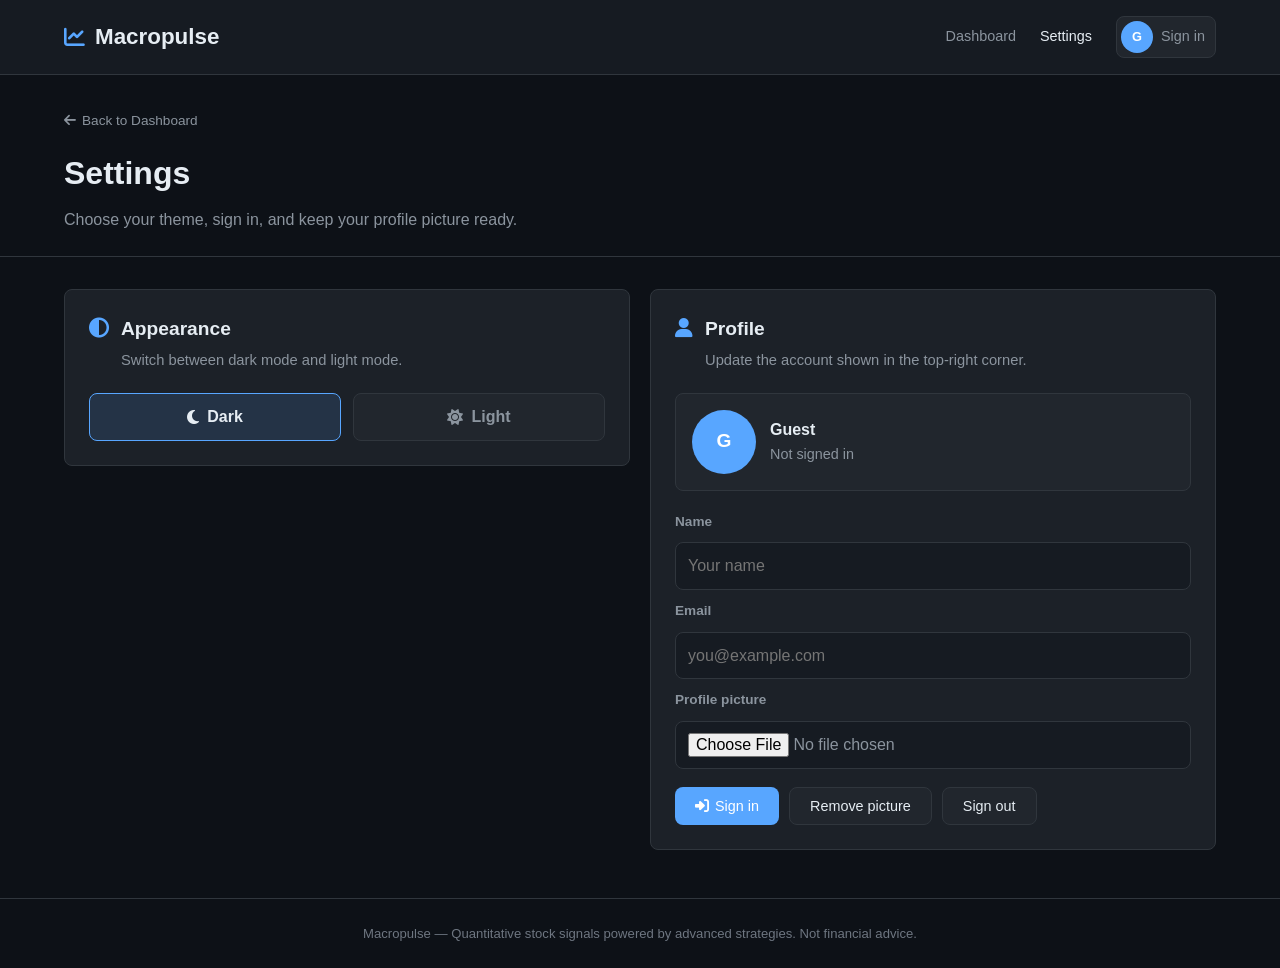
==== frontend/settings.html @ 0d14b0a4 "Add settings page and profile preferences" ====
<!DOCTYPE html>
<html lang="en">
<head>
    <meta charset="UTF-8">
    <meta name="viewport" content="width=device-width, initial-scale=1.0">
    <title>Settings - Macropulse</title>
    <script>
        try {
            const prefs = JSON.parse(localStorage.getItem("macropulsePreferences") || "{}");
            document.documentElement.setAttribute("data-theme", prefs.theme || "dark");
        } catch {
            document.documentElement.setAttribute("data-theme", "dark");
        }
    </script>
    <link rel="stylesheet" href="css/style.css">
    <link rel="stylesheet" href="https://cdnjs.cloudflare.com/ajax/libs/font-awesome/6.5.1/css/all.min.css">
</head>
<body>
    <nav class="navbar">
        <div class="container">
            <a href="index.html" class="navbar-brand">
                <i class="fa-solid fa-chart-line"></i>
                Macropulse
            </a>
            <div class="navbar-links">
                <a href="index.html">Dashboard</a>
                <a href="settings.html" class="active">Settings</a>
                <a href="settings.html" class="profile-button" data-profile-button aria-label="Open settings">
                    <span class="profile-avatar">
                        <img data-profile-image alt="Profile picture" hidden>
                        <span data-profile-initials>G</span>
                    </span>
                    <span data-profile-status>Sign in</span>
                </a>
            </div>
        </div>
    </nav>

    <main class="settings-page">
        <section class="settings-hero">
            <div class="container">
                <a href="index.html" class="back-link">
                    <i class="fa-solid fa-arrow-left"></i> Back to Dashboard
                </a>
                <h1>Settings</h1>
                <p>Choose your theme, sign in, and keep your profile picture ready.</p>
            </div>
        </section>

        <section class="container settings-grid">
            <div class="settings-panel">
                <div class="settings-panel-header">
                    <i class="fa-solid fa-circle-half-stroke"></i>
                    <div>
                        <h2>Appearance</h2>
                        <p>Switch between dark mode and light mode.</p>
                    </div>
                </div>

                <div class="theme-toggle" role="group" aria-label="Theme mode">
                    <button type="button" class="theme-option" data-theme-option="dark">
                        <i class="fa-solid fa-moon"></i>
                        Dark
                    </button>
                    <button type="button" class="theme-option" data-theme-option="light">
                        <i class="fa-solid fa-sun"></i>
                        Light
                    </button>
                </div>
            </div>

            <div class="settings-panel">
                <div class="settings-panel-header">
                    <i class="fa-solid fa-user"></i>
                    <div>
                        <h2>Profile</h2>
                        <p>Update the account shown in the top-right corner.</p>
                    </div>
                </div>

                <div class="profile-preview">
                    <span class="profile-avatar profile-avatar-lg">
                        <img id="profile-preview-image" alt="Profile picture preview" hidden>
                        <span id="profile-preview-initials">G</span>
                    </span>
                    <div>
                        <div class="profile-preview-name" id="profile-preview-name">Guest</div>
                        <div class="profile-preview-email" id="profile-preview-email">Not signed in</div>
                    </div>
                </div>

                <form class="settings-form" id="profile-form">
                    <label for="profile-name">Name</label>
                    <input type="text" id="profile-name" placeholder="Your name" autocomplete="name">

                    <label for="profile-email">Email</label>
                    <input type="email" id="profile-email" placeholder="you@example.com" autocomplete="email">

                    <label for="profile-image-input">Profile picture</label>
                    <input type="file" id="profile-image-input" accept="image/*">

                    <div class="settings-actions">
                        <button type="submit" class="btn btn-primary">
                            <i class="fa-solid fa-right-to-bracket"></i>
                            Sign in
                        </button>
                        <button type="button" class="btn btn-secondary" id="clear-profile-image">
                            Remove picture
                        </button>
                        <button type="button" class="btn btn-secondary" id="sign-out">
                            Sign out
                        </button>
                    </div>
                </form>
            </div>
        </section>
    </main>

    <footer class="footer">
        <div class="container">
            Macropulse &mdash; Quantitative stock signals powered by advanced strategies.
            Not financial advice.
        </div>
    </footer>

    <script src="js/preferences.js"></script>
    <script src="js/settings.js"></script>
</body>
</html>
---- frontend/css/style.css ----
/* ===== CSS Variables / Design System ===== */
:root {
    --bg-primary: #0d1117;
    --bg-secondary: #161b22;
    --bg-tertiary: #21262d;
    --bg-card: #1c2128;
    --border: #30363d;
    --text-primary: #e6edf3;
    --text-secondary: #8b949e;
    --text-muted: #6e7681;
    --accent-blue: #58a6ff;
    --accent-green: #3fb950;
    --accent-red: #f85149;
    --accent-yellow: #d29922;
    --accent-purple: #bc8cff;
    --buy-bg: rgba(63, 185, 80, 0.12);
    --sell-bg: rgba(248, 81, 73, 0.12);
    --hold-bg: rgba(210, 153, 34, 0.12);
    --shadow: 0 3px 12px rgba(0, 0, 0, 0.4);
    --radius: 8px;
    --radius-lg: 12px;
    --transition: 0.2s ease;
    --font: -apple-system, BlinkMacSystemFont, "Segoe UI", Roboto, Helvetica, Arial, sans-serif;
}

:root[data-theme="light"] {
    --bg-primary: #f7f9fc;
    --bg-secondary: #ffffff;
    --bg-tertiary: #eef2f7;
    --bg-card: #ffffff;
    --border: #d7dee8;
    --text-primary: #1f2937;
    --text-secondary: #4b5563;
    --text-muted: #6b7280;
    --accent-blue: #0969da;
    --accent-green: #1a7f37;
    --accent-red: #cf222e;
    --accent-yellow: #9a6700;
    --accent-purple: #8250df;
    --buy-bg: rgba(26, 127, 55, 0.1);
    --sell-bg: rgba(207, 34, 46, 0.1);
    --hold-bg: rgba(154, 103, 0, 0.1);
    --shadow: 0 3px 12px rgba(31, 41, 55, 0.12);
}

/* ===== Reset & Base ===== */
*, *::before, *::after {
    margin: 0;
    padding: 0;
    box-sizing: border-box;
}

body {
    font-family: var(--font);
    background: var(--bg-primary);
    color: var(--text-primary);
    line-height: 1.6;
    min-height: 100vh;
}

a {
    color: var(--accent-blue);
    text-decoration: none;
    transition: color var(--transition);
}

a:hover {
    color: var(--accent-purple);
}

/* ===== Layout ===== */
.container {
    max-width: 1200px;
    margin: 0 auto;
    padding: 0 24px;
}

/* ===== Navigation ===== */
.navbar {
    background: var(--bg-secondary);
    border-bottom: 1px solid var(--border);
    padding: 16px 0;
    position: sticky;
    top: 0;
    z-index: 100;
}

.navbar .container {
    display: flex;
    align-items: center;
    justify-content: space-between;
}

.navbar-brand {
    display: flex;
    align-items: center;
    gap: 10px;
    font-size: 1.4rem;
    font-weight: 700;
    color: var(--text-primary);
}

.navbar-brand i {
    color: var(--accent-blue);
    font-size: 1.3rem;
}

.navbar-brand:hover {
    color: var(--text-primary);
}

.navbar-links {
    display: flex;
    align-items: center;
    gap: 24px;
}

.navbar-links a {
    color: var(--text-secondary);
    font-size: 0.9rem;
    font-weight: 500;
    transition: color var(--transition);
}

.navbar-links a:hover,
.navbar-links a.active {
    color: var(--text-primary);
}

.profile-button {
    display: inline-flex;
    align-items: center;
    gap: 8px;
    border: 1px solid var(--border);
    border-radius: var(--radius);
    padding: 4px 10px 4px 4px;
    background: var(--bg-tertiary);
}

.profile-avatar {
    width: 32px;
    height: 32px;
    border-radius: 50%;
    display: inline-grid;
    place-items: center;
    overflow: hidden;
    background: var(--accent-blue);
    color: #fff;
    font-size: 0.8rem;
    font-weight: 700;
    flex: 0 0 auto;
}

.profile-avatar img {
    width: 100%;
    height: 100%;
    object-fit: cover;
}

/* ===== Search Bar ===== */
.search-section {
    padding: 48px 0 32px;
    text-align: center;
}

.search-section h1 {
    font-size: 2rem;
    font-weight: 700;
    margin-bottom: 8px;
}

.search-section p {
    color: var(--text-secondary);
    margin-bottom: 32px;
    font-size: 1.05rem;
}

.search-wrapper {
    position: relative;
    max-width: 560px;
    margin: 0 auto;
}

.search-input-group {
    display: flex;
    align-items: center;
    background: var(--bg-secondary);
    border: 1px solid var(--border);
    border-radius: var(--radius-lg);
    padding: 4px;
    transition: border-color var(--transition);
}

.search-input-group:focus-within {
    border-color: var(--accent-blue);
}

.search-input-group i {
    padding: 0 12px;
    color: var(--text-muted);
    font-size: 1.1rem;
}

.search-input-group input {
    flex: 1;
    background: none;
    border: none;
    color: var(--text-primary);
    font-size: 1rem;
    padding: 12px 0;
    outline: none;
}

.search-input-group input::placeholder {
    color: var(--text-muted);
}

.search-results-dropdown {
    position: absolute;
    top: calc(100% + 4px);
    left: 0;
    right: 0;
    background: var(--bg-secondary);
    border: 1px solid var(--border);
    border-radius: var(--radius);
    max-height: 320px;
    overflow-y: auto;
    display: none;
    z-index: 50;
    box-shadow: var(--shadow);
}

.search-results-dropdown.active {
    display: block;
}

.search-result-item {
    display: flex;
    align-items: center;
    justify-content: space-between;
    padding: 12px 16px;
    cursor: pointer;
    transition: background var(--transition);
    border-bottom: 1px solid var(--border);
}

.search-result-item:last-child {
    border-bottom: none;
}

.search-result-item:hover {
    background: var(--bg-tertiary);
}

.search-result-item .symbol {
    font-weight: 600;
    color: var(--accent-blue);
    font-size: 0.95rem;
}

.search-result-item .name {
    color: var(--text-secondary);
    font-size: 0.85rem;
    margin-left: 12px;
    flex: 1;
    text-align: left;
    overflow: hidden;
    text-overflow: ellipsis;
    white-space: nowrap;
}

.search-result-item .exchange {
    color: var(--text-muted);
    font-size: 0.75rem;
    background: var(--bg-tertiary);
    padding: 2px 8px;
    border-radius: 4px;
}

.search-loading,
.search-no-results {
    padding: 16px;
    text-align: center;
    color: var(--text-muted);
    font-size: 0.9rem;
}

/* ===== Cards ===== */
.card {
    background: var(--bg-card);
    border: 1px solid var(--border);
    border-radius: var(--radius-lg);
    padding: 24px;
    transition: border-color var(--transition), box-shadow var(--transition);
}

.card:hover {
    border-color: var(--accent-blue);
    box-shadow: var(--shadow);
}

.card-header {
    display: flex;
    align-items: center;
    justify-content: space-between;
    margin-bottom: 16px;
}

.card-header h3 {
    font-size: 1.05rem;
    font-weight: 600;
}

/* ===== Section Titles ===== */
.section-title {
    font-size: 1.2rem;
    font-weight: 600;
    margin-bottom: 20px;
    display: flex;
    align-items: center;
    gap: 8px;
}

.section-title i {
    color: var(--accent-blue);
}

/* Yash Patel, 04/10/2026 
Added size for text on main page*/
.saved-stocks-title {
    margin-top: 8px;
}

/* ===== Trending / Movers Grid ===== */
.stocks-grid {
    display: grid;
    grid-template-columns: repeat(auto-fill, minmax(250px, 1fr));
    gap: 16px;
    margin-bottom: 48px;
}

.stock-card {
    background: var(--bg-card);
    border: 1px solid var(--border);
    border-radius: var(--radius);
    padding: 20px;
    cursor: pointer;
    transition: all var(--transition);
}

.stock-card:hover {
    border-color: var(--accent-blue);
    transform: translateY(-2px);
    box-shadow: var(--shadow);
}

.stock-card .stock-header {
    display: flex;
    align-items: center;
    justify-content: space-between;
    margin-bottom: 12px;
}

.stock-card .ticker {
    font-size: 1.1rem;
    font-weight: 700;
    color: var(--accent-blue);
}

.stock-card .stock-name {
    color: var(--text-secondary);
    font-size: 0.82rem;
    overflow: hidden;
    text-overflow: ellipsis;
    white-space: nowrap;
}

.stock-card .price {
    font-size: 1.3rem;
    font-weight: 600;
    margin-bottom: 4px;
}

.stock-card .change {
    font-size: 0.85rem;
    font-weight: 500;
}

.change.positive {
    color: var(--accent-green);
}

.change.negative {
    color: var(--accent-red);
}

.signal-badge-sm {
    font-size: 0.7rem;
    font-weight: 700;
    padding: 3px 8px;
    border-radius: 4px;
    text-transform: uppercase;
    letter-spacing: 0.5px;
}

.signal-badge-sm.buy {
    background: var(--buy-bg);
    color: var(--accent-green);
}

.signal-badge-sm.sell {
    background: var(--sell-bg);
    color: var(--accent-red);
}

.signal-badge-sm.hold {
    background: var(--hold-bg);
    color: var(--accent-yellow);
}

/* ===== Stock Detail Page ===== */
.stock-hero {
    padding: 32px 0 24px;
    border-bottom: 1px solid var(--border);
    margin-bottom: 32px;
}

.stock-hero .back-link {
    display: inline-flex;
    align-items: center;
    gap: 6px;
    color: var(--text-secondary);
    font-size: 0.85rem;
    margin-bottom: 16px;
}

.stock-hero .back-link:hover {
    color: var(--accent-blue);
}

.stock-hero-content {
    display: flex;
    align-items: flex-start;
    justify-content: space-between;
    flex-wrap: wrap;
    gap: 16px;
}

.stock-hero .stock-title {
    display: flex;
    align-items: baseline;
    gap: 12px;
    margin-bottom: 4px;
}

.stock-hero .stock-title h1 {
    font-size: 1.8rem;
    font-weight: 700;
}

.stock-hero .stock-title .symbol-tag {
    font-size: 0.9rem;
    color: var(--accent-blue);
    background: rgba(88, 166, 255, 0.12);
    padding: 2px 10px;
    border-radius: 4px;
    font-weight: 600;
}

/* Yash Patel, 04/10/2026
Added space below Saved Stocks title*/


.stock-hero .sector-tag {
    color: var(--text-muted);
    font-size: 0.85rem;
    margin-bottom: 12px;
}

.stock-price-block .current-price {
    font-size: 2.2rem;
    font-weight: 700;
}

.stock-price-block .price-change {
    font-size: 1rem;
    font-weight: 500;
    margin-top: 2px;
}

/* ===== Signal Card ===== */
.signal-section {
    margin-bottom: 40px;
}

.signal-main-card {
    background: var(--bg-card);
    border: 1px solid var(--border);
    border-radius: var(--radius-lg);
    padding: 32px;
    text-align: center;
    margin-bottom: 24px;
}

.signal-badge-lg {
    display: inline-block;
    font-size: 2rem;
    font-weight: 800;
    padding: 12px 48px;
    border-radius: var(--radius-lg);
    letter-spacing: 2px;
    margin-bottom: 16px;
}

.signal-badge-lg.buy {
    background: var(--buy-bg);
    color: var(--accent-green);
    border: 2px solid var(--accent-green);
}

.signal-badge-lg.sell {
    background: var(--sell-bg);
    color: var(--accent-red);
    border: 2px solid var(--accent-red);
}

.signal-badge-lg.hold {
    background: var(--hold-bg);
    color: var(--accent-yellow);
    border: 2px solid var(--accent-yellow);
}

.confidence-section {
    margin-top: 16px;
}

.confidence-label {
    font-size: 0.85rem;
    color: var(--text-secondary);
    margin-bottom: 8px;
}

.confidence-bar {
    width: 100%;
    max-width: 300px;
    height: 8px;
    background: var(--bg-tertiary);
    border-radius: 4px;
    margin: 0 auto;
    overflow: hidden;
}

.confidence-fill {
    height: 100%;
    border-radius: 4px;
    transition: width 0.6s ease;
}

.confidence-fill.buy {
    background: var(--accent-green);
}

.confidence-fill.sell {
    background: var(--accent-red);
}

.confidence-fill.hold {
    background: var(--accent-yellow);
}

.confidence-value {
    font-size: 1.4rem;
    font-weight: 700;
    margin-top: 8px;
}

/* ===== Strategy Breakdown ===== */
.strategies-grid {
    display: grid;
    grid-template-columns: repeat(auto-fill, minmax(260px, 1fr));
    gap: 16px;
    margin-bottom: 40px;
}

.strategy-card {
    background: var(--bg-card);
    border: 1px solid var(--border);
    border-radius: var(--radius);
    padding: 20px;
}

.strategy-card .strategy-header {
    display: flex;
    align-items: center;
    justify-content: space-between;
    margin-bottom: 12px;
}

.strategy-card .strategy-name {
    font-weight: 600;
    font-size: 0.9rem;
}

.strategy-card .strategy-score {
    font-size: 1.3rem;
    font-weight: 700;
    margin-bottom: 4px;
}

.strategy-card .strategy-details {
    color: var(--text-secondary);
    font-size: 0.82rem;
    line-height: 1.5;
}

/* ===== Metrics Table ===== */
.metrics-grid {
    display: grid;
    grid-template-columns: repeat(auto-fill, minmax(180px, 1fr));
    gap: 12px;
    margin-bottom: 40px;
}

.metric-item {
    background: var(--bg-card);
    border: 1px solid var(--border);
    border-radius: var(--radius);
    padding: 16px;
}

.metric-item .metric-label {
    font-size: 0.78rem;
    color: var(--text-muted);
    text-transform: uppercase;
    letter-spacing: 0.5px;
    margin-bottom: 4px;
}

.metric-item .metric-value {
    font-size: 1.15rem;
    font-weight: 600;
}

/* ===== Chart Section ===== */
.chart-section {
    margin-bottom: 40px;
}

.chart-container {
    background: var(--bg-card);
    border: 1px solid var(--border);
    border-radius: var(--radius-lg);
    padding: 24px;
}

.chart-controls {
    display: flex;
    gap: 8px;
    margin-bottom: 16px;
}

.chart-btn {
    background: var(--bg-tertiary);
    border: 1px solid var(--border);
    color: var(--text-secondary);
    padding: 6px 14px;
    border-radius: 6px;
    font-size: 0.82rem;
    cursor: pointer;
    transition: all var(--transition);
}

.chart-btn:hover {
    color: var(--text-primary);
    border-color: var(--text-muted);
}

.chart-btn.active {
    background: var(--accent-blue);
    color: #fff;
    border-color: var(--accent-blue);
}

.chart-canvas-wrapper {
    position: relative;
    height: 350px;
}

/* ===== Loading & Error States ===== */
.loading-spinner {
    display: flex;
    align-items: center;
    justify-content: center;
    padding: 48px;
    color: var(--text-muted);
    gap: 12px;
}

.loading-spinner i {
    animation: spin 1s linear infinite;
}

@keyframes spin {
    to { transform: rotate(360deg); }
}

.error-state {
    text-align: center;
    padding: 48px 24px;
}

.error-state i {
    font-size: 2.5rem;
    color: var(--accent-red);
    margin-bottom: 16px;
}

.error-state h2 {
    font-size: 1.3rem;
    margin-bottom: 8px;
}

.error-state p {
    color: var(--text-secondary);
    margin-bottom: 24px;
}

.btn {
    display: inline-flex;
    align-items: center;
    gap: 6px;
    padding: 10px 20px;
    border-radius: var(--radius);
    font-size: 0.9rem;
    font-weight: 500;
    cursor: pointer;
    transition: all var(--transition);
    border: none;
}

.btn-primary {
    background: var(--accent-blue);
    color: #fff;
}

.btn-primary:hover {
    opacity: 0.9;
}

.btn-secondary {
    background: var(--bg-tertiary);
    border: 1px solid var(--border);
    color: var(--text-primary);
}

.btn-secondary:hover {
    border-color: var(--accent-blue);
}

/* Yash Patel, 04/10/2026 
added details to a button to save a stock*/
.btn-save-stock {
    background: transparent;
    border: 1px solid var(--accent-blue);
    color: var(--accent-blue);
    padding: 6px 14px;
    font-size: 0.82rem;
}

.btn-save-stock:hover:not(:disabled) {
    background: rgba(88, 166, 255, 0.12);
}

.btn-save-stock.saved,
.btn-save-stock:disabled {
    background: rgba(63, 185, 80, 0.12);
    border-color: var(--accent-green);
    color: var(--accent-green);
    cursor: default;
}


.empty-state {
    text-align: center;
    padding: 48px 24px;
    color: var(--text-muted);
}

.empty-state i {
    font-size: 2rem;
    margin-bottom: 12px;
}

/* ===== Footer ===== */
.footer {
    border-top: 1px solid var(--border);
    padding: 24px 0;
    margin-top: 48px;
    text-align: center;
    color: var(--text-muted);
    font-size: 0.82rem;
}

/* ===== Settings Page ===== */
.settings-page {
    min-height: calc(100vh - 170px);
}

.settings-hero {
    padding: 32px 0 24px;
    border-bottom: 1px solid var(--border);
    margin-bottom: 32px;
}

.back-link {
    display: inline-flex;
    align-items: center;
    gap: 6px;
    color: var(--text-secondary);
    font-size: 0.85rem;
    margin-bottom: 16px;
}

.back-link:hover {
    color: var(--accent-blue);
}

.settings-hero h1 {
    font-size: 2rem;
    margin-bottom: 8px;
}

.settings-hero p {
    color: var(--text-secondary);
}

.settings-grid {
    display: grid;
    grid-template-columns: repeat(2, minmax(0, 1fr));
    gap: 20px;
    align-items: start;
}

.settings-panel {
    background: var(--bg-card);
    border: 1px solid var(--border);
    border-radius: var(--radius);
    padding: 24px;
}

.settings-panel-header {
    display: flex;
    gap: 12px;
    align-items: flex-start;
    margin-bottom: 20px;
}

.settings-panel-header > i {
    color: var(--accent-blue);
    font-size: 1.25rem;
    margin-top: 4px;
}

.settings-panel h2 {
    font-size: 1.2rem;
    margin-bottom: 4px;
}

.settings-panel p {
    color: var(--text-secondary);
    font-size: 0.92rem;
}

.theme-toggle {
    display: grid;
    grid-template-columns: repeat(2, minmax(0, 1fr));
    gap: 12px;
}

.theme-option {
    display: flex;
    align-items: center;
    justify-content: center;
    gap: 8px;
    min-height: 48px;
    background: var(--bg-tertiary);
    border: 1px solid var(--border);
    border-radius: var(--radius);
    color: var(--text-secondary);
    cursor: pointer;
    font: inherit;
    font-weight: 600;
    transition: all var(--transition);
}

.theme-option:hover,
.theme-option.active {
    border-color: var(--accent-blue);
    color: var(--text-primary);
}

.theme-option.active {
    background: rgba(88, 166, 255, 0.14);
}

:root[data-theme="light"] .theme-option.active {
    background: rgba(9, 105, 218, 0.1);
}

.profile-preview {
    display: flex;
    align-items: center;
    gap: 14px;
    background: var(--bg-tertiary);
    border: 1px solid var(--border);
    border-radius: var(--radius);
    padding: 16px;
    margin-bottom: 20px;
}

.profile-avatar-lg {
    width: 64px;
    height: 64px;
    font-size: 1.2rem;
}

.profile-preview-name {
    font-weight: 700;
}

.profile-preview-email {
    color: var(--text-secondary);
    font-size: 0.9rem;
}

.settings-form {
    display: grid;
    gap: 10px;
}

.settings-form label {
    color: var(--text-secondary);
    font-size: 0.85rem;
    font-weight: 600;
}

.settings-form input[type="text"],
.settings-form input[type="email"],
.settings-form input[type="file"] {
    width: 100%;
    background: var(--bg-secondary);
    border: 1px solid var(--border);
    border-radius: var(--radius);
    color: var(--text-primary);
    font: inherit;
    padding: 10px 12px;
}

.settings-form input[type="file"] {
    color: var(--text-secondary);
}

.settings-form input:focus {
    outline: none;
    border-color: var(--accent-blue);
}

.settings-actions {
    display: flex;
    flex-wrap: wrap;
    gap: 10px;
    margin-top: 8px;
}

/* ===== Responsive ===== */
@media (max-width: 768px) {
    .container {
        padding: 0 16px;
    }

    .search-section h1 {
        font-size: 1.5rem;
    }

    .stocks-grid {
        grid-template-columns: 1fr;
    }

    .strategies-grid {
        grid-template-columns: 1fr;
    }

    .metrics-grid {
        grid-template-columns: repeat(2, 1fr);
    }

    .stock-hero-content {
        flex-direction: column;
    }

    .stock-price-block {
        width: 100%;
    }

    .signal-badge-lg {
        font-size: 1.5rem;
        padding: 10px 32px;
    }

    .chart-canvas-wrapper {
        height: 250px;
    }

    .navbar .container {
        flex-wrap: wrap;
        gap: 8px;
    }

    .navbar-links {
        gap: 12px;
        flex-wrap: wrap;
    }

    .settings-grid {
        grid-template-columns: 1fr;
    }

    .profile-button [data-profile-status] {
        display: none;
    }
}

@media (max-width: 480px) {
    .metrics-grid {
        grid-template-columns: 1fr;
    }

    .chart-controls {
        flex-wrap: wrap;
    }

    .theme-toggle {
        grid-template-columns: 1fr;
    }

    .settings-actions .btn {
        width: 100%;
        justify-content: center;
    }
}
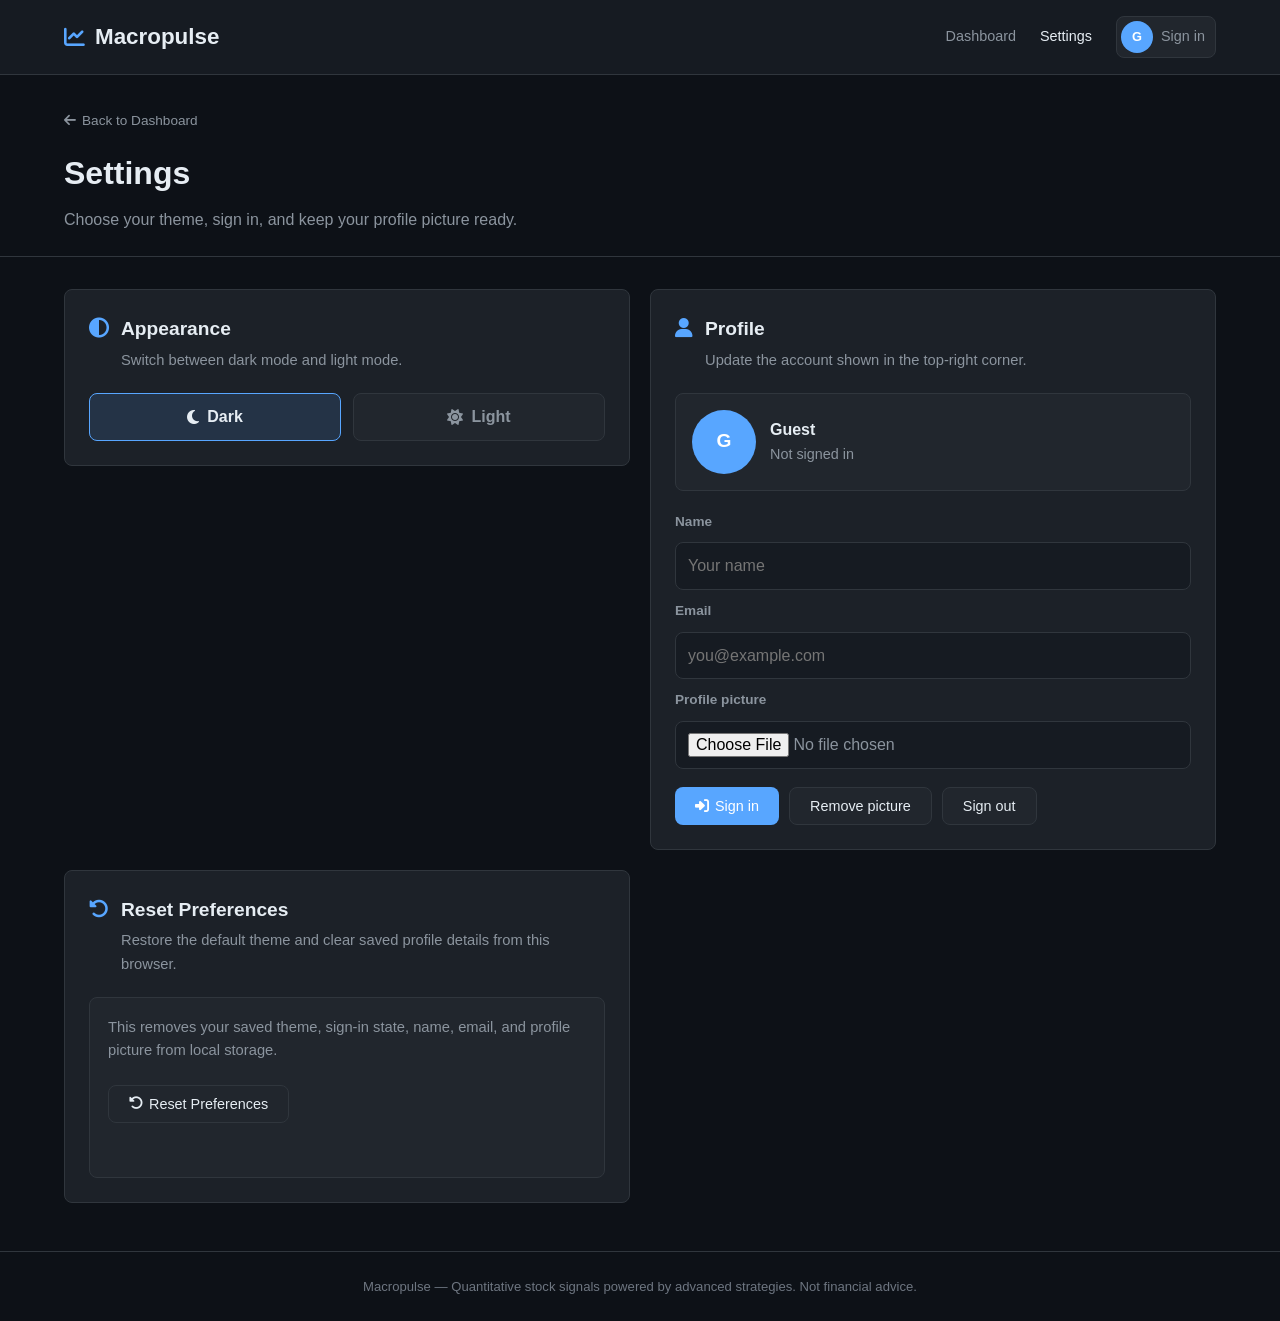
==== commit 6b1b1eef: "Add reset preferences support to settings page" ====
--- a/frontend/settings.html
+++ b/frontend/settings.html
@@ -113,6 +113,30 @@
                     </div>
                 </form>
             </div>
+
+            <div class="settings-panel">
+                <div class="settings-panel-header">
+                    <i class="fa-solid fa-rotate-left"></i>
+                    <div>
+                        <h2>Reset Preferences</h2>
+                        <p>Restore the default theme and clear saved profile details from this browser.</p>
+                    </div>
+                </div>
+
+                <div class="reset-preferences-card">
+                    <p>
+                        This removes your saved theme, sign-in state, name, email, and profile picture
+                        from local storage.
+                    </p>
+                    <div class="settings-actions">
+                        <button type="button" class="btn btn-secondary" id="reset-preferences">
+                            <i class="fa-solid fa-rotate-left"></i>
+                            Reset Preferences
+                        </button>
+                    </div>
+                    <p class="settings-feedback" id="reset-feedback" role="status" aria-live="polite"></p>
+                </div>
+            </div>
         </section>
     </main>
 
--- a/frontend/css/style.css
+++ b/frontend/css/style.css
@@ -972,6 +972,26 @@
     margin-top: 8px;
 }
 
+.reset-preferences-card {
+    display: grid;
+    gap: 14px;
+    padding: 18px;
+    background: var(--bg-tertiary);
+    border: 1px solid var(--border);
+    border-radius: var(--radius);
+}
+
+.settings-feedback {
+    min-height: 1.4rem;
+    color: var(--text-muted);
+    font-size: 0.9rem;
+    font-weight: 500;
+}
+
+.settings-feedback.is-visible {
+    color: var(--accent-green);
+}
+
 /* ===== Responsive ===== */
 @media (max-width: 768px) {
     .container {
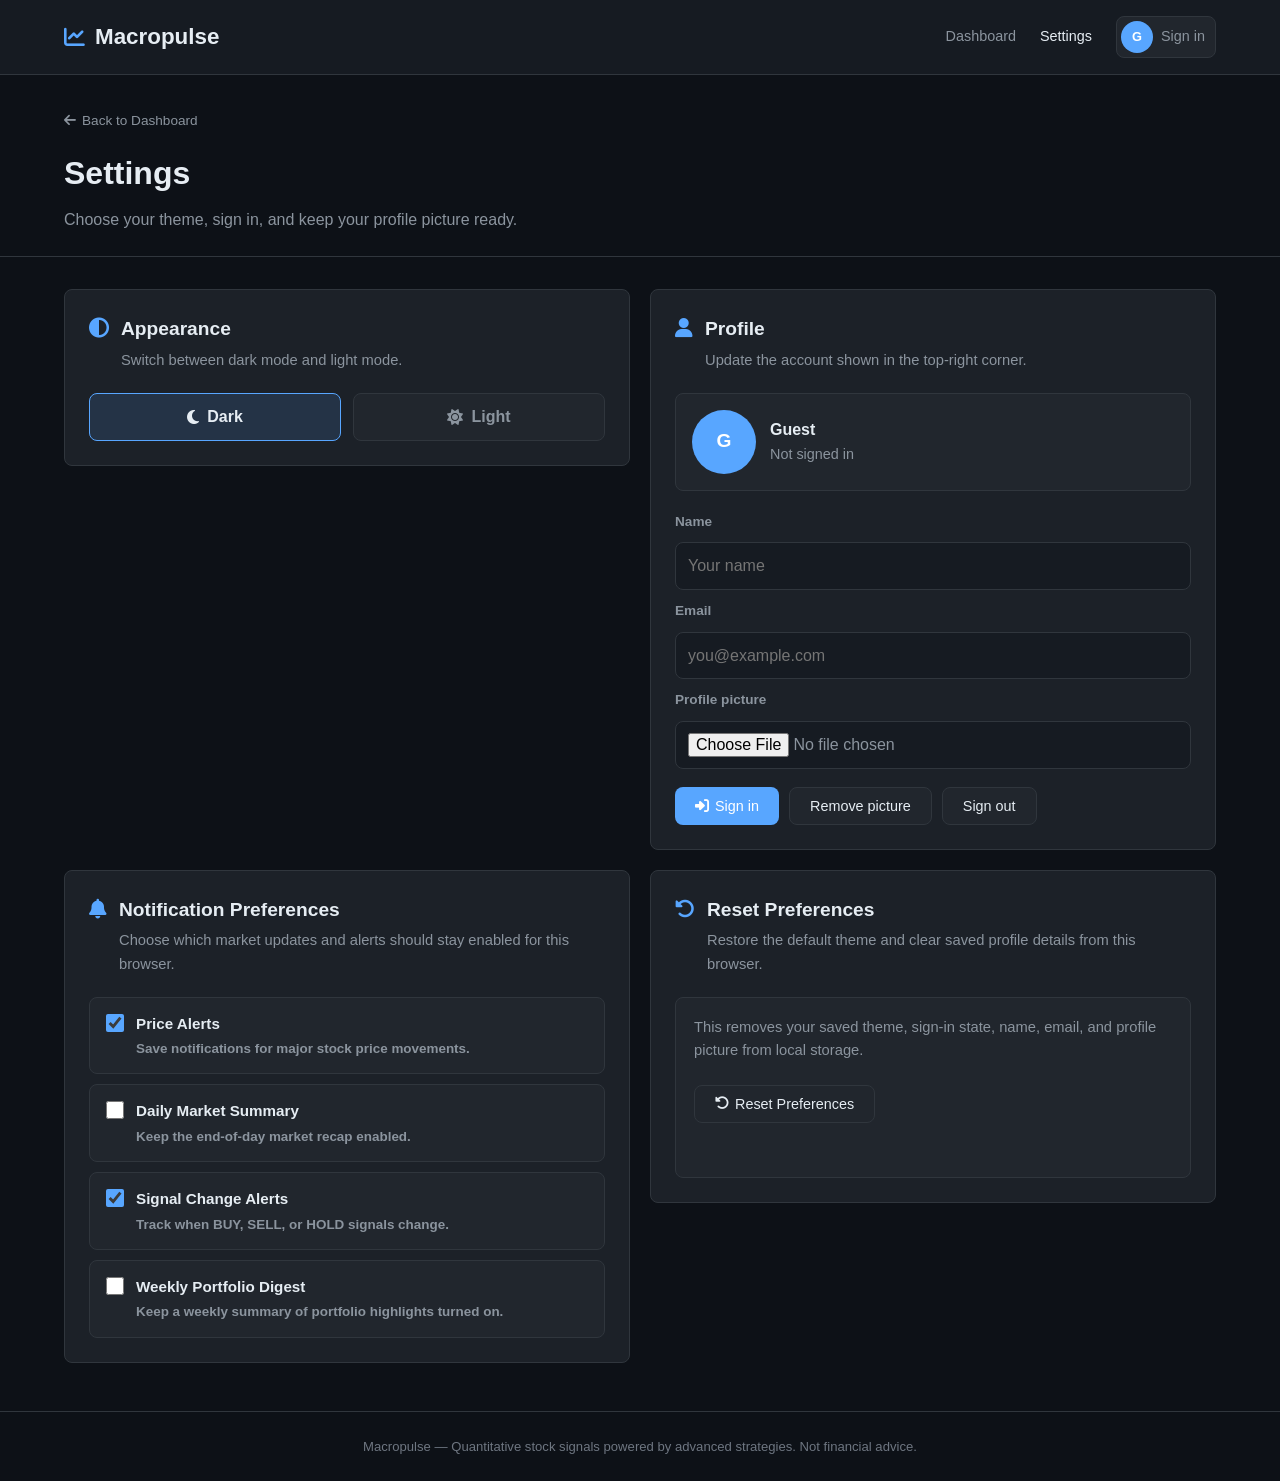
==== commit 56cb6091: "Add notification preferences to settings page" ====
--- a/frontend/settings.html
+++ b/frontend/settings.html
@@ -116,6 +116,50 @@
 
             <div class="settings-panel">
                 <div class="settings-panel-header">
+                    <i class="fa-solid fa-bell"></i>
+                    <div>
+                        <h2>Notification Preferences</h2>
+                        <p>Choose which market updates and alerts should stay enabled for this browser.</p>
+                    </div>
+                </div>
+
+                <form class="settings-form" id="notification-form">
+                    <label class="preference-toggle">
+                        <input type="checkbox" id="price-alerts">
+                        <span>
+                            <strong>Price Alerts</strong>
+                            <small>Save notifications for major stock price movements.</small>
+                        </span>
+                    </label>
+
+                    <label class="preference-toggle">
+                        <input type="checkbox" id="daily-summary">
+                        <span>
+                            <strong>Daily Market Summary</strong>
+                            <small>Keep the end-of-day market recap enabled.</small>
+                        </span>
+                    </label>
+
+                    <label class="preference-toggle">
+                        <input type="checkbox" id="signal-alerts">
+                        <span>
+                            <strong>Signal Change Alerts</strong>
+                            <small>Track when BUY, SELL, or HOLD signals change.</small>
+                        </span>
+                    </label>
+
+                    <label class="preference-toggle">
+                        <input type="checkbox" id="weekly-digest">
+                        <span>
+                            <strong>Weekly Portfolio Digest</strong>
+                            <small>Keep a weekly summary of portfolio highlights turned on.</small>
+                        </span>
+                    </label>
+                </form>
+            </div>
+
+            <div class="settings-panel">
+                <div class="settings-panel-header">
                     <i class="fa-solid fa-rotate-left"></i>
                     <div>
                         <h2>Reset Preferences</h2>
--- a/frontend/css/style.css
+++ b/frontend/css/style.css
@@ -972,6 +972,45 @@
     margin-top: 8px;
 }
 
+.preference-toggle {
+    display: flex;
+    align-items: flex-start;
+    gap: 12px;
+    padding: 14px 16px;
+    background: var(--bg-tertiary);
+    border: 1px solid var(--border);
+    border-radius: var(--radius);
+    cursor: pointer;
+    transition: border-color var(--transition), background var(--transition);
+}
+
+.preference-toggle:hover {
+    border-color: var(--accent-blue);
+}
+
+.preference-toggle input[type="checkbox"] {
+    width: 18px;
+    height: 18px;
+    accent-color: var(--accent-blue);
+    margin-top: 2px;
+    flex: 0 0 auto;
+}
+
+.preference-toggle span {
+    display: grid;
+    gap: 2px;
+}
+
+.preference-toggle strong {
+    color: var(--text-primary);
+    font-size: 0.95rem;
+}
+
+.preference-toggle small {
+    color: var(--text-secondary);
+    font-size: 0.84rem;
+}
+
 .reset-preferences-card {
     display: grid;
     gap: 14px;
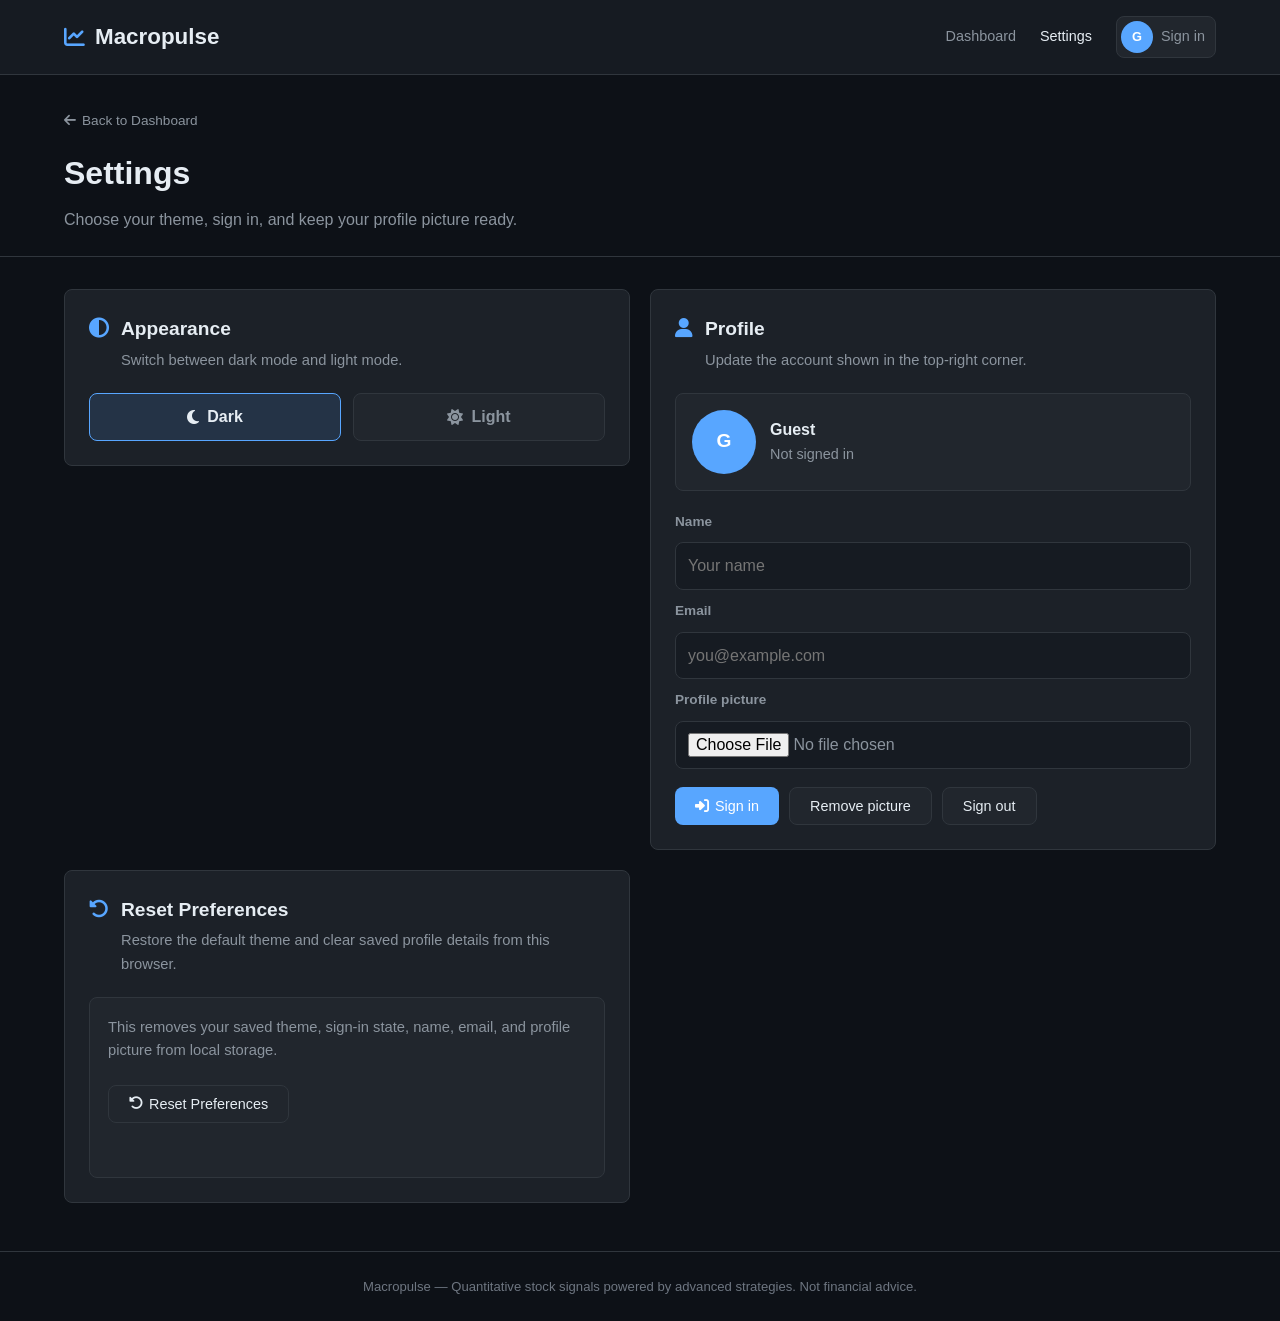
==== commit 3622dee1: "Mubashir: US12 - Merge team Sprint 2+3 changes and integrate seed fix Commits included from personal" ====
--- a/frontend/settings.html
+++ b/frontend/settings.html
@@ -116,50 +116,6 @@
 
             <div class="settings-panel">
                 <div class="settings-panel-header">
-                    <i class="fa-solid fa-bell"></i>
-                    <div>
-                        <h2>Notification Preferences</h2>
-                        <p>Choose which market updates and alerts should stay enabled for this browser.</p>
-                    </div>
-                </div>
-
-                <form class="settings-form" id="notification-form">
-                    <label class="preference-toggle">
-                        <input type="checkbox" id="price-alerts">
-                        <span>
-                            <strong>Price Alerts</strong>
-                            <small>Save notifications for major stock price movements.</small>
-                        </span>
-                    </label>
-
-                    <label class="preference-toggle">
-                        <input type="checkbox" id="daily-summary">
-                        <span>
-                            <strong>Daily Market Summary</strong>
-                            <small>Keep the end-of-day market recap enabled.</small>
-                        </span>
-                    </label>
-
-                    <label class="preference-toggle">
-                        <input type="checkbox" id="signal-alerts">
-                        <span>
-                            <strong>Signal Change Alerts</strong>
-                            <small>Track when BUY, SELL, or HOLD signals change.</small>
-                        </span>
-                    </label>
-
-                    <label class="preference-toggle">
-                        <input type="checkbox" id="weekly-digest">
-                        <span>
-                            <strong>Weekly Portfolio Digest</strong>
-                            <small>Keep a weekly summary of portfolio highlights turned on.</small>
-                        </span>
-                    </label>
-                </form>
-            </div>
-
-            <div class="settings-panel">
-                <div class="settings-panel-header">
                     <i class="fa-solid fa-rotate-left"></i>
                     <div>
                         <h2>Reset Preferences</h2>
--- a/frontend/css/style.css
+++ b/frontend/css/style.css
@@ -972,45 +972,6 @@
     margin-top: 8px;
 }
 
-.preference-toggle {
-    display: flex;
-    align-items: flex-start;
-    gap: 12px;
-    padding: 14px 16px;
-    background: var(--bg-tertiary);
-    border: 1px solid var(--border);
-    border-radius: var(--radius);
-    cursor: pointer;
-    transition: border-color var(--transition), background var(--transition);
-}
-
-.preference-toggle:hover {
-    border-color: var(--accent-blue);
-}
-
-.preference-toggle input[type="checkbox"] {
-    width: 18px;
-    height: 18px;
-    accent-color: var(--accent-blue);
-    margin-top: 2px;
-    flex: 0 0 auto;
-}
-
-.preference-toggle span {
-    display: grid;
-    gap: 2px;
-}
-
-.preference-toggle strong {
-    color: var(--text-primary);
-    font-size: 0.95rem;
-}
-
-.preference-toggle small {
-    color: var(--text-secondary);
-    font-size: 0.84rem;
-}
-
 .reset-preferences-card {
     display: grid;
     gap: 14px;
@@ -1107,3 +1068,37 @@
         justify-content: center;
     }
 }
+
+/* ===== Person 2 - Sprint 2: Skeleton Loading States ===== */
+@keyframes skeleton-shimmer {
+    0%   { background-position: -400px 0; }
+    100% { background-position: 400px 0; }
+}
+
+.skeleton {
+    border-radius: 4px;
+    background: linear-gradient(90deg, var(--bg-tertiary) 25%, var(--bg-card) 50%, var(--bg-tertiary) 75%);
+    background-size: 800px 100%;
+    animation: skeleton-shimmer 1.4s ease-in-out infinite;
+}
+
+.skeleton-label  { height: 12px; width: 60%; margin-bottom: 8px; }
+.skeleton-value  { height: 20px; width: 80%; }
+.skeleton-strategy-header { height: 16px; width: 70%; margin-bottom: 10px; }
+.skeleton-strategy-score  { height: 28px; width: 40%; margin-bottom: 8px; }
+.skeleton-strategy-detail { height: 12px; width: 90%; }
+
+/* Chart loading overlay */
+.chart-loading-overlay {
+    position: absolute;
+    inset: 0;
+    display: flex;
+    align-items: center;
+    justify-content: center;
+    background: rgba(13, 17, 23, 0.6);
+    border-radius: var(--radius);
+    z-index: 10;
+    color: var(--text-secondary);
+    font-size: 0.875rem;
+    gap: 8px;
+}
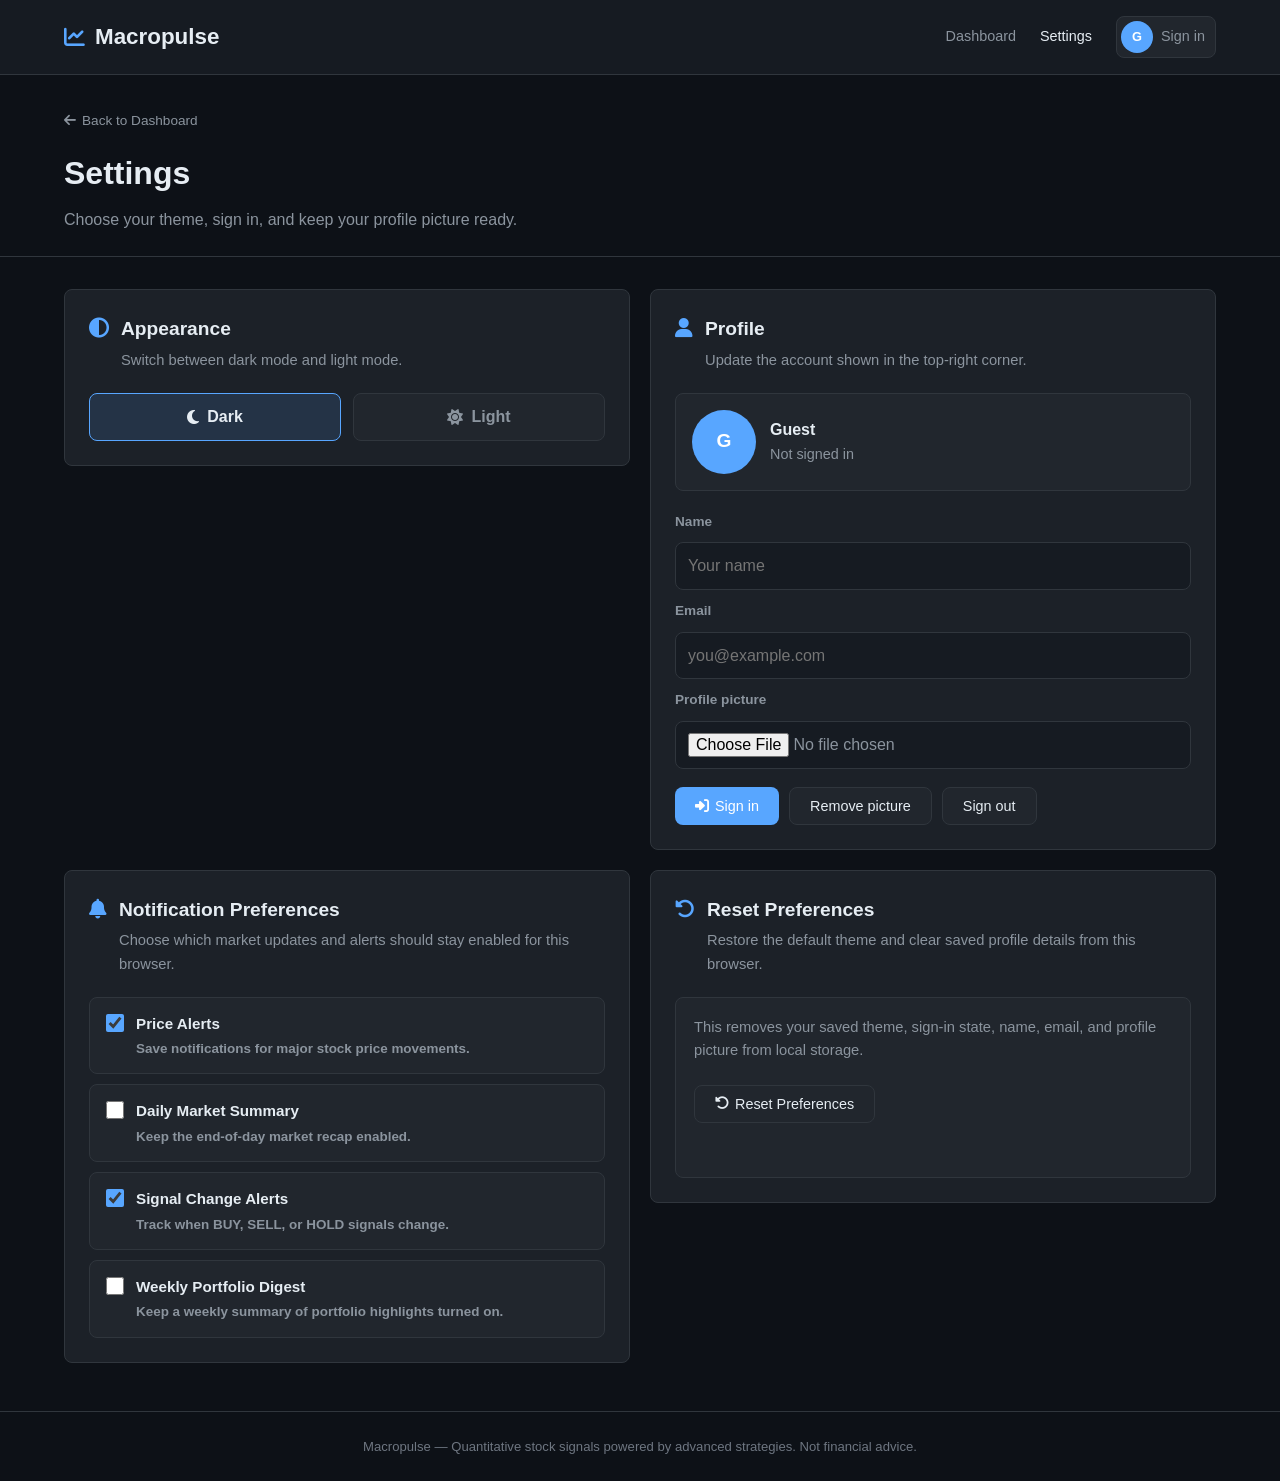
==== commit 4f3fdb40: "Mubashir: Merge GitLab team changes - resolve conflicts Resolved merge conflicts from team GitLab re" ====
--- a/frontend/settings.html
+++ b/frontend/settings.html
@@ -116,6 +116,50 @@
 
             <div class="settings-panel">
                 <div class="settings-panel-header">
+                    <i class="fa-solid fa-bell"></i>
+                    <div>
+                        <h2>Notification Preferences</h2>
+                        <p>Choose which market updates and alerts should stay enabled for this browser.</p>
+                    </div>
+                </div>
+
+                <form class="settings-form" id="notification-form">
+                    <label class="preference-toggle">
+                        <input type="checkbox" id="price-alerts">
+                        <span>
+                            <strong>Price Alerts</strong>
+                            <small>Save notifications for major stock price movements.</small>
+                        </span>
+                    </label>
+
+                    <label class="preference-toggle">
+                        <input type="checkbox" id="daily-summary">
+                        <span>
+                            <strong>Daily Market Summary</strong>
+                            <small>Keep the end-of-day market recap enabled.</small>
+                        </span>
+                    </label>
+
+                    <label class="preference-toggle">
+                        <input type="checkbox" id="signal-alerts">
+                        <span>
+                            <strong>Signal Change Alerts</strong>
+                            <small>Track when BUY, SELL, or HOLD signals change.</small>
+                        </span>
+                    </label>
+
+                    <label class="preference-toggle">
+                        <input type="checkbox" id="weekly-digest">
+                        <span>
+                            <strong>Weekly Portfolio Digest</strong>
+                            <small>Keep a weekly summary of portfolio highlights turned on.</small>
+                        </span>
+                    </label>
+                </form>
+            </div>
+
+            <div class="settings-panel">
+                <div class="settings-panel-header">
                     <i class="fa-solid fa-rotate-left"></i>
                     <div>
                         <h2>Reset Preferences</h2>
--- a/frontend/css/style.css
+++ b/frontend/css/style.css
@@ -972,6 +972,45 @@
     margin-top: 8px;
 }
 
+.preference-toggle {
+    display: flex;
+    align-items: flex-start;
+    gap: 12px;
+    padding: 14px 16px;
+    background: var(--bg-tertiary);
+    border: 1px solid var(--border);
+    border-radius: var(--radius);
+    cursor: pointer;
+    transition: border-color var(--transition), background var(--transition);
+}
+
+.preference-toggle:hover {
+    border-color: var(--accent-blue);
+}
+
+.preference-toggle input[type="checkbox"] {
+    width: 18px;
+    height: 18px;
+    accent-color: var(--accent-blue);
+    margin-top: 2px;
+    flex: 0 0 auto;
+}
+
+.preference-toggle span {
+    display: grid;
+    gap: 2px;
+}
+
+.preference-toggle strong {
+    color: var(--text-primary);
+    font-size: 0.95rem;
+}
+
+.preference-toggle small {
+    color: var(--text-secondary);
+    font-size: 0.84rem;
+}
+
 .reset-preferences-card {
     display: grid;
     gap: 14px;
